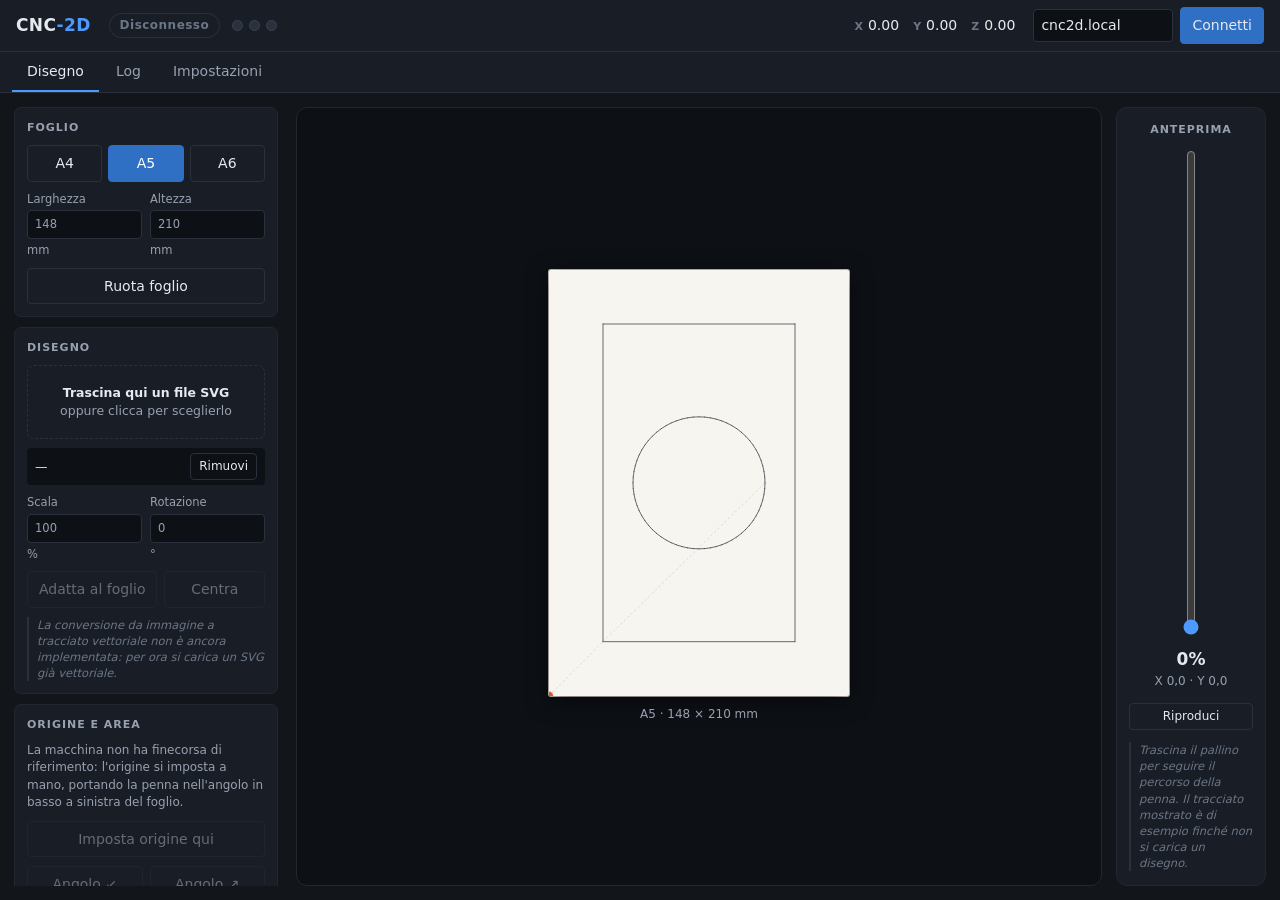
==== webui/index.html @ 011ce04f "Add web interface scaffolding Structure and placeholders for the drawing interface: three-column wor" ====
<!DOCTYPE html>
<html lang="it">
<head>
<meta charset="utf-8">
<meta name="viewport" content="width=device-width, initial-scale=1">
<title>CNC-2D</title>
<link rel="stylesheet" href="css/base.css">
<link rel="stylesheet" href="css/layout.css">
<link rel="stylesheet" href="css/components.css">
</head>
<body>

<header class="topbar">
  <div class="brand">CNC<span>-2D</span></div>

  <div class="state-group">
    <span id="machine-state" class="state-badge state-off">Disconnesso</span>
    <div class="leds" title="Spie di stato della macchina">
      <span class="led led-green"  id="led-green"  data-led="0"></span>
      <span class="led led-yellow" id="led-yellow" data-led="1"></span>
      <span class="led led-red"    id="led-red"    data-led="2"></span>
    </div>
  </div>

  <div class="dro" title="Posizione rispetto all'origine impostata">
    <div class="dro-axis"><span class="dro-label">X</span><span id="dro-x">0.00</span></div>
    <div class="dro-axis"><span class="dro-label">Y</span><span id="dro-y">0.00</span></div>
    <div class="dro-axis"><span class="dro-label">Z</span><span id="dro-z">0.00</span></div>
  </div>

  <div class="conn">
    <input type="text" id="host" value="cnc2d.local" spellcheck="false" aria-label="Indirizzo della macchina">
    <button id="btn-connect" class="btn btn-primary">Connetti</button>
  </div>
</header>

<nav class="tabs" role="tablist">
  <button class="tab is-active" data-tab="disegno" role="tab">Disegno</button>
  <button class="tab" data-tab="log" role="tab">Log</button>
  <button class="tab" data-tab="impostazioni" role="tab">Impostazioni</button>
</nav>

<!-- ============================ DISEGNO ============================ -->
<main class="panel is-active" id="tab-disegno">
  <div class="workspace">

    <!-- ---------- colonna sinistra: i controlli ---------- -->
    <aside class="sidebar">

      <section class="card">
        <h2>Foglio</h2>
        <div class="preset-row">
          <button class="btn btn-ghost preset" data-w="210" data-h="297">A4</button>
          <button class="btn btn-ghost preset is-active" data-w="148" data-h="210">A5</button>
          <button class="btn btn-ghost preset" data-w="105" data-h="148">A6</button>
        </div>
        <div class="field-row">
          <label>Larghezza <input type="number" id="paper-w" value="148" min="20" max="400" step="1"> mm</label>
          <label>Altezza <input type="number" id="paper-h" value="210" min="20" max="400" step="1"> mm</label>
        </div>
        <button class="btn btn-ghost full" id="btn-rotate-paper">Ruota foglio</button>
      </section>

      <section class="card">
        <h2>Disegno</h2>
        <div class="dropzone" id="dropzone">
          <p><strong>Trascina qui un file SVG</strong></p>
          <p class="muted">oppure clicca per sceglierlo</p>
          <input type="file" id="file-input" accept=".svg,image/svg+xml" hidden>
        </div>
        <div class="file-info" id="file-info" hidden>
          <span id="file-name">—</span>
          <button class="btn btn-ghost btn-small" id="btn-clear-file">Rimuovi</button>
        </div>
        <div class="field-row">
          <label>Scala <input type="number" id="art-scale" value="100" min="1" max="400" step="1"> %</label>
          <label>Rotazione <input type="number" id="art-rot" value="0" min="0" max="270" step="90"> °</label>
        </div>
        <div class="btn-row">
          <button class="btn btn-ghost" id="btn-fit" disabled>Adatta al foglio</button>
          <button class="btn btn-ghost" id="btn-center" disabled>Centra</button>
        </div>
        <p class="placeholder-note">La conversione da immagine a tracciato vettoriale non è ancora implementata: per ora si carica un SVG già vettoriale.</p>
      </section>

      <section class="card">
        <h2>Origine e area</h2>
        <p class="muted small">La macchina non ha finecorsa di riferimento: l'origine si imposta a mano, portando la penna nell'angolo in basso a sinistra del foglio.</p>
        <button class="btn btn-ghost full" id="btn-set-origin" disabled>Imposta origine qui</button>
        <div class="btn-row">
          <button class="btn btn-ghost" id="btn-corner-bl" disabled>Angolo ↙</button>
          <button class="btn btn-ghost" id="btn-corner-tr" disabled>Angolo ↗</button>
        </div>
        <p class="calib-state" id="calib-state">Area non calibrata</p>
      </section>

      <section class="card">
        <h2>Movimento manuale</h2>
        <div class="jog-pad">
          <button class="btn btn-jog" data-jog="Y+"  disabled>↑</button>
          <button class="btn btn-jog" data-jog="X-"  disabled>←</button>
          <button class="btn btn-jog" data-jog="X+"  disabled>→</button>
          <button class="btn btn-jog" data-jog="Y-"  disabled>↓</button>
          <button class="btn btn-jog btn-stop" data-jog="stop" disabled>STOP</button>
        </div>
        <div class="step-row" id="jog-steps">
          <button class="btn btn-ghost btn-small step" data-step="0.1">0,1</button>
          <button class="btn btn-ghost btn-small step is-active" data-step="1">1</button>
          <button class="btn btn-ghost btn-small step" data-step="10">10</button>
          <button class="btn btn-ghost btn-small step" data-step="50">50</button>
          <span class="muted small">mm</span>
        </div>
      </section>

      <section class="card">
        <h2>Penna</h2>
        <div class="btn-row">
          <button class="btn btn-ghost" id="btn-pen-up" disabled>Alza</button>
          <button class="btn btn-ghost" id="btn-pen-down" disabled>Abbassa</button>
        </div>
        <p class="placeholder-note">Servo non ancora tarato: i comandi restano disattivati finché non sono noti gli estremi dell'impulso.</p>
      </section>

      <section class="card">
        <h2>Esecuzione</h2>
        <button class="btn btn-primary full" id="btn-generate" disabled>Genera G-code</button>
        <div class="btn-row">
          <button class="btn btn-ghost" id="btn-send" disabled>Invia</button>
          <button class="btn btn-ghost" id="btn-pause" disabled>Pausa</button>
        </div>
        <button class="btn btn-danger full" id="btn-abort" disabled>Interrompi</button>
      </section>

    </aside>

    <!-- ---------- centro: il foglio ---------- -->
    <section class="stage">
      <div class="stage-inner">
        <div class="paper-wrap" id="paper-wrap">
          <div class="paper" id="paper">
            <svg id="paper-svg" xmlns="http://www.w3.org/2000/svg" viewBox="0 0 148 210" preserveAspectRatio="xMidYMid meet">
              <!-- il gruppo ribalta l'asse Y: in SVG cresce verso il basso, sulla macchina verso l'alto -->
              <g id="flip" transform="translate(0,210) scale(1,-1)">
                <g id="layer-art"></g>
                <g id="layer-trace"></g>
                <g id="layer-pen">
                  <circle id="pen-dot" cx="0" cy="0" r="2.2" class="pen-dot"></circle>
                </g>
              </g>
            </svg>
          </div>
          <div class="paper-caption"><span id="paper-caption">A5 · 148 × 210 mm</span></div>
        </div>
      </div>
    </section>

    <!-- ---------- colonna destra: anteprima del movimento ---------- -->
    <aside class="scrubber">
      <h2>Anteprima</h2>
      <div class="scrub-track">
        <input type="range" id="scrub" min="0" max="1000" value="0" step="1" orient="vertical" aria-label="Avanzamento dell'anteprima">
      </div>
      <div class="scrub-readout">
        <span id="scrub-pct">0%</span>
        <span class="muted small" id="scrub-pos">X 0,0 · Y 0,0</span>
      </div>
      <button class="btn btn-ghost btn-small full" id="btn-play">Riproduci</button>
      <p class="placeholder-note">Trascina il pallino per seguire il percorso della penna. Il tracciato mostrato è di esempio finché non si carica un disegno.</p>
    </aside>

  </div>
</main>

<!-- ============================== LOG ============================== -->
<section class="panel" id="tab-log">
  <div class="log-toolbar">
    <label class="chk"><input type="checkbox" id="log-f-cmd" checked> Comandi</label>
    <label class="chk"><input type="checkbox" id="log-f-msg" checked> Macchina</label>
    <label class="chk"><input type="checkbox" id="log-f-err" checked> Errori</label>
    <span class="spacer"></span>
    <label class="chk"><input type="checkbox" id="log-autoscroll" checked> Scorrimento automatico</label>
    <button class="btn btn-ghost btn-small" id="btn-log-clear">Svuota</button>
  </div>
  <div class="log-view" id="log-view"></div>
  <form class="log-send" id="log-send">
    <input type="text" id="log-input" placeholder="Comando da inviare alla macchina…" spellcheck="false" autocomplete="off" disabled>
    <button class="btn btn-primary" type="submit" disabled id="btn-log-send">Invia</button>
  </form>
</section>

<!-- ========================== IMPOSTAZIONI ========================== -->
<section class="panel" id="tab-impostazioni">
  <div class="settings-grid">

    <section class="card">
      <h2>Connessione</h2>
      <label class="stack">Indirizzo della macchina
        <input type="text" id="set-host" value="cnc2d.local" spellcheck="false">
      </label>
      <label class="chk"><input type="checkbox" id="set-mock" checked> Modalità finta (nessuna macchina collegata)</label>
      <p class="muted small">Con la modalità finta l'interfaccia funziona da sola, utile per lavorare sul progetto senza accendere la macchina.</p>
    </section>

    <section class="card">
      <h2>Macchina</h2>
      <div class="field-row">
        <label>Passi/mm X <input type="number" id="set-spmm-x" value="80" step="0.001" disabled></label>
        <label>Passi/mm Y <input type="number" id="set-spmm-y" value="80" step="0.001" disabled></label>
      </div>
      <div class="field-row">
        <label>Velocità disegno <input type="number" id="set-feed" value="1000" step="50"> mm/min</label>
        <label>Velocità spostamenti <input type="number" id="set-travel" value="2000" step="50"> mm/min</label>
      </div>
      <p class="placeholder-note">I passi/mm vivono nella configurazione di FluidNC: qui saranno in sola lettura, per evitare due verità in disaccordo.</p>
    </section>

    <section class="card">
      <h2>Penna</h2>
      <div class="field-row">
        <label>Z penna alzata <input type="number" id="set-pen-up" value="0" step="0.1" disabled> mm</label>
        <label>Z penna abbassata <input type="number" id="set-pen-down" value="-5" step="0.1" disabled> mm</label>
      </div>
      <p class="placeholder-note">Da compilare dopo la taratura del servo.</p>
    </section>

    <section class="card">
      <h2>Spie</h2>
      <ul class="legend">
        <li><span class="led led-green"></span> Macchina pronta o in movimento regolare</li>
        <li><span class="led led-yellow"></span> Attenzione: origine non impostata, oppure esecuzione in pausa</li>
        <li><span class="led led-red"></span> Allarme o errore: la macchina è ferma e va sbloccata</li>
      </ul>
      <p class="muted small">Le spie sono pilotate sulla macchina con M62/M63 e rispecchiano lo stato mostrato qui in alto.</p>
    </section>

  </div>
</section>

<script src="js/state.js"></script>
<script src="js/api.js"></script>
<script src="js/logview.js"></script>
<script src="js/paper.js"></script>
<script src="js/preview.js"></script>
<script src="js/jog.js"></script>
<script src="js/settings.js"></script>
<script src="js/app.js"></script>
</body>
</html>
---- webui/css/base.css ----
/* Variabili, reset e tipografia.
   Nessun font esterno: la pagina sarà servita dall'ESP32, che non ha internet
   garantito e ha pochi kilobyte di memoria. Si usano i font di sistema. */

:root {
  --bg:        #12151a;
  --bg-raised: #191d25;
  --bg-sunken: #0d1015;
  --line:      #2a313d;
  --line-soft: #212832;
  --text:      #e6eaf0;
  --text-dim:  #97a1b0;
  --text-mute: #6b7686;

  --accent:      #4c9aff;
  --accent-dim:  #2f6fc4;
  --danger:      #e05252;
  --warn:        #e0a63a;
  --ok:          #43b581;

  --paper:      #f7f5f0;
  --paper-line: #cfc9bd;
  --ink:        #2b3038;

  --r-sm: 4px;
  --r-md: 7px;
  --r-lg: 11px;

  --gap: 14px;
  --sidebar-w: 268px;
  --scrub-w: 150px;

  color-scheme: dark;
}

* { box-sizing: border-box; }

html, body {
  height: 100%;
  margin: 0;
}

body {
  background: var(--bg);
  color: var(--text);
  font: 14px/1.45 system-ui, -apple-system, "Segoe UI", Roboto, sans-serif;
  display: flex;
  flex-direction: column;
  overflow: hidden;
}

h1, h2, h3 { margin: 0; font-weight: 600; }

h2 {
  font-size: 11px;
  letter-spacing: .09em;
  text-transform: uppercase;
  color: var(--text-dim);
}

p { margin: 0; }

.muted { color: var(--text-dim); }
.small { font-size: 12px; }
.spacer { flex: 1; }

/* Le note che segnalano una parte non ancora costruita: devono distinguersi
   a colpo d'occhio dal testo normale, per non scambiare un segnaposto per
   una funzione rotta. */
.placeholder-note {
  font-size: 11.5px;
  line-height: 1.4;
  color: var(--text-mute);
  border-left: 2px solid var(--line);
  padding-left: 8px;
  font-style: italic;
}

input, button, select {
  font: inherit;
  color: inherit;
}

input[type="text"],
input[type="number"] {
  background: var(--bg-sunken);
  border: 1px solid var(--line);
  border-radius: var(--r-sm);
  padding: 5px 7px;
  width: 100%;
  min-width: 0;
}

input[type="text"]:focus,
input[type="number"]:focus {
  outline: none;
  border-color: var(--accent-dim);
}

input:disabled { opacity: .45; }

::-webkit-scrollbar { width: 10px; height: 10px; }
::-webkit-scrollbar-track { background: var(--bg-sunken); }
::-webkit-scrollbar-thumb { background: var(--line); border-radius: 5px; }
::-webkit-scrollbar-thumb:hover { background: #38414f; }
---- webui/css/layout.css ----
/* Struttura della pagina: barra, tab, e le tre colonne dell'area di lavoro. */

.topbar {
  display: flex;
  align-items: center;
  gap: 18px;
  padding: 0 16px;
  height: 52px;
  background: var(--bg-raised);
  border-bottom: 1px solid var(--line);
  flex: 0 0 auto;
}

.brand {
  font-weight: 700;
  font-size: 17px;
  letter-spacing: .02em;
}
.brand span { color: var(--accent); }

.state-group { display: flex; align-items: center; gap: 12px; }

.dro {
  display: flex;
  gap: 14px;
  margin-left: auto;
  font-variant-numeric: tabular-nums;
}
.dro-axis { display: flex; align-items: baseline; gap: 5px; }
.dro-label {
  font-size: 11px;
  font-weight: 700;
  color: var(--text-mute);
}

.conn { display: flex; gap: 7px; align-items: center; }
.conn input { width: 140px; }

.tabs {
  display: flex;
  gap: 2px;
  padding: 0 12px;
  background: var(--bg-raised);
  border-bottom: 1px solid var(--line);
  flex: 0 0 auto;
}

.tab {
  background: none;
  border: none;
  border-bottom: 2px solid transparent;
  padding: 9px 15px;
  color: var(--text-dim);
  cursor: pointer;
}
.tab:hover { color: var(--text); }
.tab.is-active {
  color: var(--text);
  border-bottom-color: var(--accent);
}

.panel { display: none; flex: 1 1 auto; min-height: 0; }
.panel.is-active { display: flex; flex-direction: column; }

.workspace {
  display: grid;
  grid-template-columns: var(--sidebar-w) minmax(0, 1fr) var(--scrub-w);
  gap: var(--gap);
  padding: var(--gap);
  flex: 1 1 auto;
  min-height: 0;
}

.sidebar {
  display: flex;
  flex-direction: column;
  gap: 10px;
  overflow-y: auto;
  padding-right: 4px;
}

.stage {
  background: var(--bg-sunken);
  border: 1px solid var(--line-soft);
  border-radius: var(--r-lg);
  display: flex;
  min-height: 0;
  overflow: hidden;
}

.stage-inner {
  flex: 1;
  display: flex;
  align-items: center;
  justify-content: center;
  padding: 22px;
  min-height: 0;
}

.paper-wrap {
  display: flex;
  flex-direction: column;
  align-items: center;
  gap: 10px;
  max-height: 100%;
  min-height: 0;
}

.scrubber {
  background: var(--bg-raised);
  border: 1px solid var(--line-soft);
  border-radius: var(--r-lg);
  padding: 14px 12px;
  display: flex;
  flex-direction: column;
  align-items: center;
  gap: 12px;
  min-height: 0;
}

.settings-grid {
  display: grid;
  grid-template-columns: repeat(auto-fit, minmax(300px, 1fr));
  gap: var(--gap);
  padding: var(--gap);
  align-content: start;
  overflow-y: auto;
}

/* Sotto i 1100px le tre colonne non ci stanno più: la colonna dell'anteprima
   passa sotto il foglio, che è la prima a poter perdere spazio. */
@media (max-width: 1100px) {
  .workspace {
    grid-template-columns: var(--sidebar-w) minmax(0, 1fr);
    grid-template-rows: minmax(0, 1fr) auto;
  }
  .scrubber {
    grid-column: 1 / -1;
    flex-direction: row;
    align-items: center;
  }
  .scrubber h2 { flex: 0 0 auto; }
}

@media (max-width: 760px) {
  body { overflow: auto; }
  .workspace { grid-template-columns: minmax(0, 1fr); }
  .topbar { flex-wrap: wrap; height: auto; padding: 10px 14px; gap: 12px; }
  .dro { margin-left: 0; }
}
---- webui/css/components.css ----
/* Schede, pulsanti, spie, foglio, cursore dell'anteprima, log. */

.card {
  background: var(--bg-raised);
  border: 1px solid var(--line-soft);
  border-radius: var(--r-md);
  padding: 12px;
  display: flex;
  flex-direction: column;
  gap: 9px;
}

/* ---------------------------- pulsanti ---------------------------- */

.btn {
  background: #222834;
  border: 1px solid var(--line);
  border-radius: var(--r-sm);
  padding: 7px 11px;
  cursor: pointer;
  text-align: center;
  white-space: nowrap;
  transition: background .12s, border-color .12s;
}
.btn:hover:not(:disabled) { background: #2b3340; }
.btn:active:not(:disabled) { transform: translateY(1px); }
.btn:disabled { opacity: .38; cursor: not-allowed; }

.btn-primary { background: var(--accent-dim); border-color: var(--accent-dim); }
.btn-primary:hover:not(:disabled) { background: var(--accent); }

.btn-ghost { background: transparent; }
.btn-ghost:hover:not(:disabled) { background: #222834; }

.btn-danger { background: transparent; border-color: #5b2b2b; color: #f0a0a0; }
.btn-danger:hover:not(:disabled) { background: #3a1d1d; }

.btn-small { padding: 4px 8px; font-size: 12px; }
.full { width: 100%; }

.btn-row { display: flex; gap: 7px; }
.btn-row .btn { flex: 1; }

.preset-row { display: flex; gap: 6px; }
.preset-row .btn { flex: 1; }
.preset.is-active, .step.is-active {
  background: var(--accent-dim);
  border-color: var(--accent-dim);
  color: #fff;
}

.field-row { display: flex; gap: 8px; }
.field-row label {
  flex: 1;
  display: flex;
  flex-direction: column;
  gap: 3px;
  font-size: 11.5px;
  color: var(--text-dim);
  min-width: 0;
}
label.stack { display: flex; flex-direction: column; gap: 4px; font-size: 11.5px; color: var(--text-dim); }

.chk { display: flex; align-items: center; gap: 6px; font-size: 12.5px; cursor: pointer; }
.chk input { accent-color: var(--accent); }

/* ------------------------- stato e spie --------------------------- */

.state-badge {
  font-size: 12px;
  font-weight: 600;
  letter-spacing: .04em;
  padding: 3px 10px;
  border-radius: 20px;
  border: 1px solid var(--line);
}
.state-off   { color: var(--text-mute); }
.state-idle  { color: var(--ok);     border-color: #245741; background: #13251e; }
.state-run   { color: var(--accent); border-color: #234a77; background: #121d2a; }
.state-hold  { color: var(--warn);   border-color: #5c4718; background: #241f11; }
.state-alarm { color: var(--danger); border-color: #5e2a2a; background: #251414; }

.leds { display: flex; gap: 6px; }

.led {
  width: 11px;
  height: 11px;
  border-radius: 50%;
  background: #2a313d;
  border: 1px solid #39424f;
  display: inline-block;
  flex: 0 0 auto;
}
.led-green.is-on  { background: var(--ok);     box-shadow: 0 0 7px #43b58199; border-color: var(--ok); }
.led-yellow.is-on { background: var(--warn);   box-shadow: 0 0 7px #e0a63a99; border-color: var(--warn); }
.led-red.is-on    { background: var(--danger); box-shadow: 0 0 7px #e0525299; border-color: var(--danger); }

.legend { list-style: none; margin: 0; padding: 0; display: flex; flex-direction: column; gap: 7px; font-size: 12.5px; }
.legend li { display: flex; align-items: center; gap: 9px; }

/* --------------------------- area file ---------------------------- */

.dropzone {
  border: 1.5px dashed var(--line);
  border-radius: var(--r-md);
  padding: 18px 10px;
  text-align: center;
  cursor: pointer;
  transition: border-color .12s, background .12s;
}
.dropzone:hover, .dropzone.is-over {
  border-color: var(--accent);
  background: #141c28;
}
.dropzone p { margin: 0; font-size: 12.5px; }

.file-info {
  display: flex;
  align-items: center;
  justify-content: space-between;
  gap: 8px;
  font-size: 12.5px;
  background: var(--bg-sunken);
  border-radius: var(--r-sm);
  padding: 5px 8px;
}
#file-name { overflow: hidden; text-overflow: ellipsis; white-space: nowrap; }

.calib-state {
  font-size: 12px;
  color: var(--warn);
  background: #241f11;
  border-radius: var(--r-sm);
  padding: 5px 8px;
  text-align: center;
}
.calib-state.is-ok { color: var(--ok); background: #13251e; }

/* ------------------------ movimento manuale ----------------------- */

.jog-pad {
  display: grid;
  grid-template-columns: repeat(3, 1fr);
  grid-template-rows: repeat(3, 1fr);
  gap: 5px;
}
.btn-jog { font-size: 15px; padding: 9px 0; }
.jog-pad [data-jog="Y+"]   { grid-area: 1 / 2; }
.jog-pad [data-jog="X-"]   { grid-area: 2 / 1; }
.jog-pad [data-jog="stop"] { grid-area: 2 / 2; font-size: 10px; font-weight: 700; }
.jog-pad [data-jog="X+"]   { grid-area: 2 / 3; }
.jog-pad [data-jog="Y-"]   { grid-area: 3 / 2; }
.btn-stop { border-color: #5b2b2b; color: #f0a0a0; }

.step-row { display: flex; align-items: center; gap: 5px; }
.step-row .btn { flex: 1; }

/* ----------------------------- foglio ----------------------------- */

.paper {
  background: var(--paper);
  border-radius: 2px;
  box-shadow: 0 4px 22px #0008, 0 0 0 1px var(--paper-line);
  /* la proporzione la imposta paper.js in base alle dimensioni scelte */
  max-width: 100%;
  max-height: 100%;
  min-height: 0;
}
.paper svg { display: block; width: 100%; height: 100%; }

.paper-caption {
  font-size: 12px;
  color: var(--text-dim);
  font-variant-numeric: tabular-nums;
}

/* Tutte le misure dentro l'SVG sono in millimetri: gli spessori vanno
   espressi in mm, non in pixel, altrimenti cambiano con lo zoom. */
.trace-draw { fill: none; stroke: var(--ink); stroke-width: .35; stroke-linecap: round; stroke-linejoin: round; }
.trace-move { fill: none; stroke: #b9b1a2; stroke-width: .2; stroke-dasharray: 1.2 1.2; }
.trace-done { stroke: var(--accent); }
.pen-dot { fill: #e0523f; stroke: #fff; stroke-width: .35; }

/* --------------------- cursore dell'anteprima --------------------- */

.scrub-track {
  flex: 1 1 auto;
  display: flex;
  align-items: center;
  justify-content: center;
  min-height: 110px;
  width: 100%;
}

#scrub {
  writing-mode: vertical-lr;
  direction: rtl;         /* così lo zero sta in basso */
  appearance: slider-vertical;   /* ricaduta per i browser più vecchi */
  height: 100%;
  width: 26px;
  accent-color: var(--accent);
}

.scrub-readout {
  display: flex;
  flex-direction: column;
  align-items: center;
  gap: 2px;
  font-variant-numeric: tabular-nums;
}
#scrub-pct { font-size: 17px; font-weight: 600; }

@media (max-width: 1100px) {
  .scrub-track { min-height: 0; height: 34px; }
  #scrub { writing-mode: horizontal-tb; direction: ltr; appearance: auto; width: 100%; height: 26px; }
  .scrubber .placeholder-note { display: none; }
}

/* ------------------------------ log ------------------------------- */

.log-toolbar {
  display: flex;
  align-items: center;
  gap: 14px;
  padding: 9px var(--gap);
  border-bottom: 1px solid var(--line);
  flex: 0 0 auto;
}

.log-view {
  flex: 1 1 auto;
  overflow-y: auto;
  padding: 10px var(--gap);
  font-family: ui-monospace, "Cascadia Mono", Consolas, monospace;
  font-size: 12.5px;
  line-height: 1.55;
  background: var(--bg-sunken);
  min-height: 0;
}

.log-line { display: flex; gap: 10px; white-space: pre-wrap; word-break: break-word; }
.log-time { color: var(--text-mute); flex: 0 0 auto; }
.log-cmd  { color: var(--accent); }
.log-msg  { color: var(--text-dim); }
.log-err  { color: #f08c8c; }
.log-empty { color: var(--text-mute); font-style: italic; }

.log-send {
  display: flex;
  gap: 8px;
  padding: 10px var(--gap);
  border-top: 1px solid var(--line);
  flex: 0 0 auto;
}
.log-send input { font-family: ui-monospace, Consolas, monospace; }
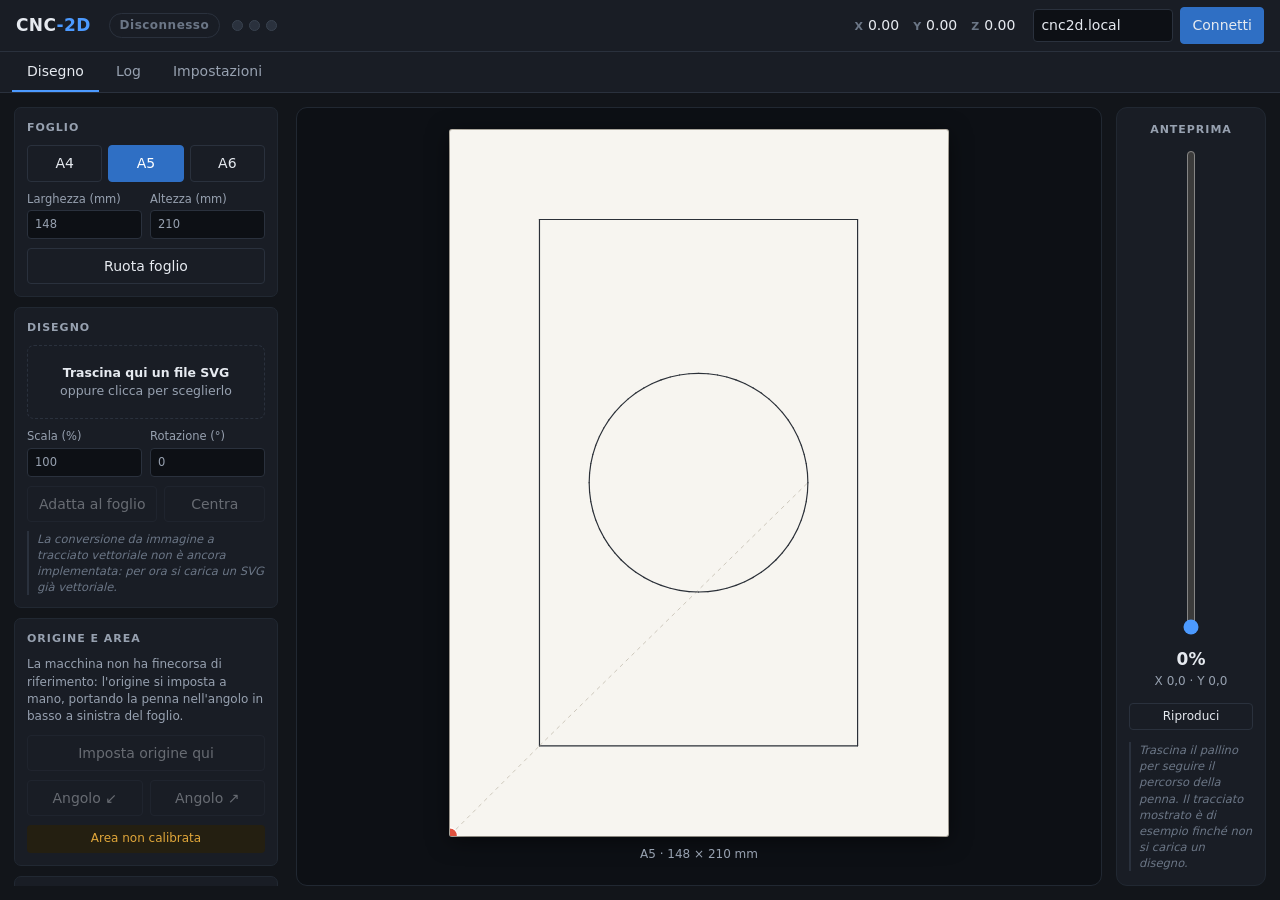
==== commit ab8a2c4a: "Add single-file build, fix sheet sizing and unit labels tools/build.py inlines the stylesheets and s" ====
--- a/webui/index.html
+++ b/webui/index.html
@@ -55,8 +55,8 @@
           <button class="btn btn-ghost preset" data-w="105" data-h="148">A6</button>
         </div>
         <div class="field-row">
-          <label>Larghezza <input type="number" id="paper-w" value="148" min="20" max="400" step="1"> mm</label>
-          <label>Altezza <input type="number" id="paper-h" value="210" min="20" max="400" step="1"> mm</label>
+          <label>Larghezza (mm) <input type="number" id="paper-w" value="148" min="20" max="400" step="1"></label>
+          <label>Altezza (mm) <input type="number" id="paper-h" value="210" min="20" max="400" step="1"></label>
         </div>
         <button class="btn btn-ghost full" id="btn-rotate-paper">Ruota foglio</button>
       </section>
@@ -73,8 +73,8 @@
           <button class="btn btn-ghost btn-small" id="btn-clear-file">Rimuovi</button>
         </div>
         <div class="field-row">
-          <label>Scala <input type="number" id="art-scale" value="100" min="1" max="400" step="1"> %</label>
-          <label>Rotazione <input type="number" id="art-rot" value="0" min="0" max="270" step="90"> °</label>
+          <label>Scala (%) <input type="number" id="art-scale" value="100" min="1" max="400" step="1"></label>
+          <label>Rotazione (°) <input type="number" id="art-rot" value="0" min="0" max="270" step="90"></label>
         </div>
         <div class="btn-row">
           <button class="btn btn-ghost" id="btn-fit" disabled>Adatta al foglio</button>
@@ -208,8 +208,8 @@
         <label>Passi/mm Y <input type="number" id="set-spmm-y" value="80" step="0.001" disabled></label>
       </div>
       <div class="field-row">
-        <label>Velocità disegno <input type="number" id="set-feed" value="1000" step="50"> mm/min</label>
-        <label>Velocità spostamenti <input type="number" id="set-travel" value="2000" step="50"> mm/min</label>
+        <label>Velocità disegno (mm/min) <input type="number" id="set-feed" value="1000" step="50"></label>
+        <label>Velocità spostamenti (mm/min) <input type="number" id="set-travel" value="2000" step="50"></label>
       </div>
       <p class="placeholder-note">I passi/mm vivono nella configurazione di FluidNC: qui saranno in sola lettura, per evitare due verità in disaccordo.</p>
     </section>
@@ -217,8 +217,8 @@
     <section class="card">
       <h2>Penna</h2>
       <div class="field-row">
-        <label>Z penna alzata <input type="number" id="set-pen-up" value="0" step="0.1" disabled> mm</label>
-        <label>Z penna abbassata <input type="number" id="set-pen-down" value="-5" step="0.1" disabled> mm</label>
+        <label>Z penna alzata (mm) <input type="number" id="set-pen-up" value="0" step="0.1" disabled></label>
+        <label>Z penna abbassata (mm) <input type="number" id="set-pen-down" value="-5" step="0.1" disabled></label>
       </div>
       <p class="placeholder-note">Da compilare dopo la taratura del servo.</p>
     </section>
--- a/webui/css/layout.css
+++ b/webui/css/layout.css
@@ -102,7 +102,8 @@
   flex-direction: column;
   align-items: center;
   gap: 10px;
-  max-height: 100%;
+  height: 100%;
+  width: 100%;
   min-height: 0;
 }
 
--- a/webui/css/components.css
+++ b/webui/css/components.css
@@ -114,6 +114,8 @@
 }
 .dropzone p { margin: 0; font-size: 12.5px; }
 
+.file-info[hidden] { display: none; }
+
 .file-info {
   display: flex;
   align-items: center;
@@ -161,10 +163,12 @@
   background: var(--paper);
   border-radius: 2px;
   box-shadow: 0 4px 22px #0008, 0 0 0 1px var(--paper-line);
-  /* la proporzione la imposta paper.js in base alle dimensioni scelte */
+  /* La proporzione la imposta paper.js. L'altezza arriva dal flex, la
+     larghezza dalla proporzione; se il foglio sfonderebbe di lato, il
+     max-width lo riporta dentro e la proporzione ricalcola l'altezza. */
+  flex: 1 1 auto;
+  min-height: 0;
   max-width: 100%;
-  max-height: 100%;
-  min-height: 0;
 }
 .paper svg { display: block; width: 100%; height: 100%; }
 
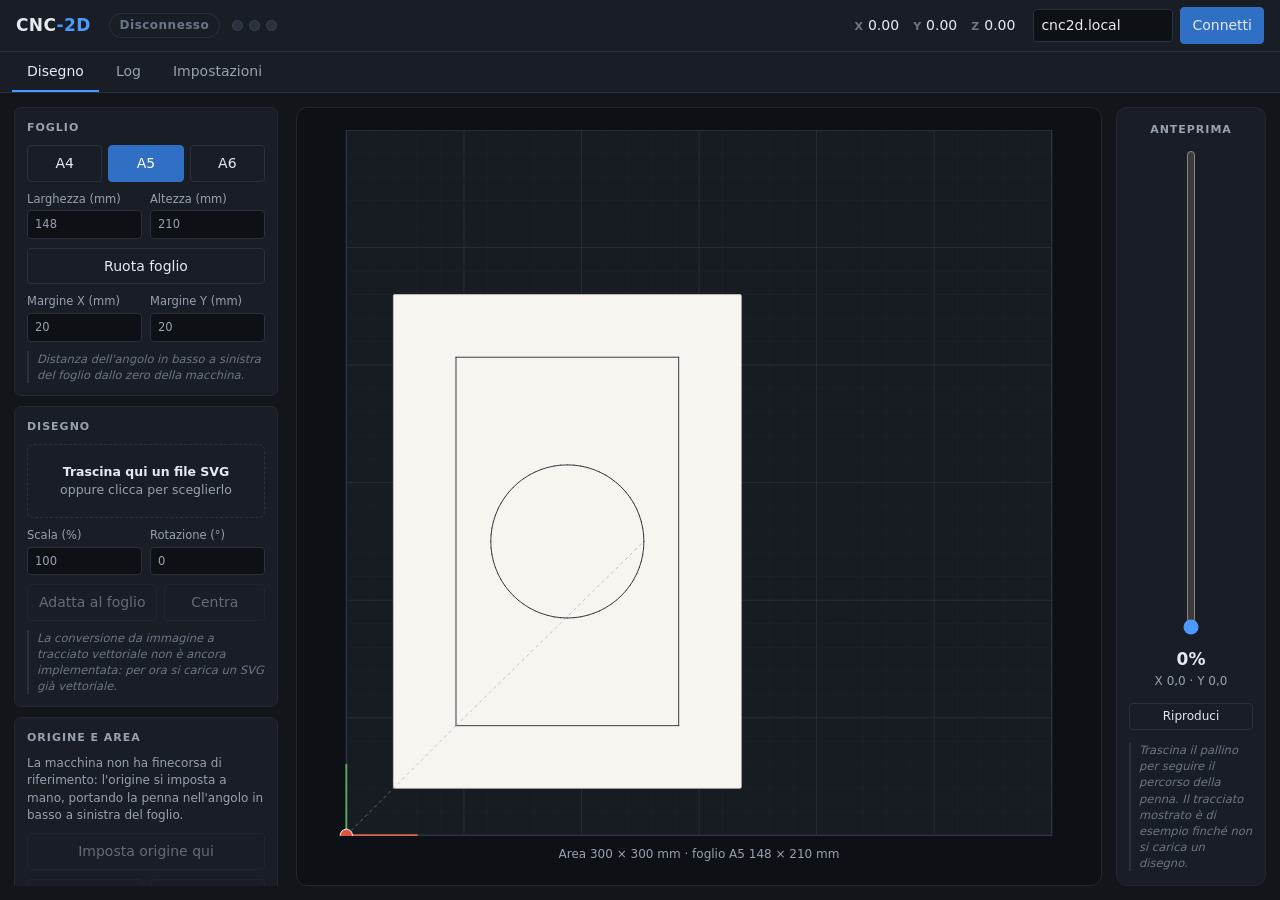
==== commit c5e04fc0: "Draw a fixed machine bed with the sheet placed on it The centre of the workspace is now the machine'" ====
--- a/webui/index.html
+++ b/webui/index.html
@@ -59,6 +59,11 @@
           <label>Altezza (mm) <input type="number" id="paper-h" value="210" min="20" max="400" step="1"></label>
         </div>
         <button class="btn btn-ghost full" id="btn-rotate-paper">Ruota foglio</button>
+        <div class="field-row">
+          <label>Margine X (mm) <input type="number" id="sheet-x" value="20" min="0" step="1"></label>
+          <label>Margine Y (mm) <input type="number" id="sheet-y" value="20" min="0" step="1"></label>
+        </div>
+        <p class="placeholder-note">Distanza dell'angolo in basso a sinistra del foglio dallo zero della macchina.</p>
       </section>
 
       <section class="card">
@@ -136,20 +141,23 @@
     <!-- ---------- centro: il foglio ---------- -->
     <section class="stage">
       <div class="stage-inner">
-        <div class="paper-wrap" id="paper-wrap">
-          <div class="paper" id="paper">
-            <svg id="paper-svg" xmlns="http://www.w3.org/2000/svg" viewBox="0 0 148 210" preserveAspectRatio="xMidYMid meet">
-              <!-- il gruppo ribalta l'asse Y: in SVG cresce verso il basso, sulla macchina verso l'alto -->
-              <g id="flip" transform="translate(0,210) scale(1,-1)">
-                <g id="layer-art"></g>
-                <g id="layer-trace"></g>
-                <g id="layer-pen">
-                  <circle id="pen-dot" cx="0" cy="0" r="2.2" class="pen-dot"></circle>
-                </g>
+        <div class="bed-wrap">
+          <!-- Il piano della macchina. L'SVG riempie tutto lo spazio e la
+               viewBox lo scala: con preserveAspectRatio il piano ci sta
+               sempre dentro, centrato, senza calcoli di dimensioni. -->
+          <svg id="bed-svg" xmlns="http://www.w3.org/2000/svg" viewBox="0 0 300 300" preserveAspectRatio="xMidYMid meet">
+            <!-- il gruppo ribalta l'asse Y: in SVG cresce verso il basso, sulla macchina verso l'alto -->
+            <g id="flip" transform="translate(0,300) scale(1,-1)">
+              <g id="layer-bed"></g>
+              <g id="layer-sheet"></g>
+              <g id="layer-art"></g>
+              <g id="layer-trace"></g>
+              <g id="layer-pen">
+                <circle id="pen-dot" cx="0" cy="0" r="2.6" class="pen-dot"></circle>
               </g>
-            </svg>
-          </div>
-          <div class="paper-caption"><span id="paper-caption">A5 · 148 × 210 mm</span></div>
+            </g>
+          </svg>
+          <div class="stage-caption"><span id="stage-caption">—</span></div>
         </div>
       </div>
     </section>
@@ -203,6 +211,11 @@
 
     <section class="card">
       <h2>Macchina</h2>
+      <div class="field-row">
+        <label>Corsa X (mm) <input type="number" id="set-area-w" value="300" min="50" max="1000" step="1"></label>
+        <label>Corsa Y (mm) <input type="number" id="set-area-h" value="300" min="50" max="1000" step="1"></label>
+      </div>
+      <p class="placeholder-note">Valori provvisori: la corsa vera si misura quando le guide sono montate, e poi si conferma calibrando i due angoli del foglio.</p>
       <div class="field-row">
         <label>Passi/mm X <input type="number" id="set-spmm-x" value="80" step="0.001" disabled></label>
         <label>Passi/mm Y <input type="number" id="set-spmm-y" value="80" step="0.001" disabled></label>
--- a/webui/css/layout.css
+++ b/webui/css/layout.css
@@ -97,7 +97,7 @@
   min-height: 0;
 }
 
-.paper-wrap {
+.bed-wrap {
   display: flex;
   flex-direction: column;
   align-items: center;
--- a/webui/css/components.css
+++ b/webui/css/components.css
@@ -157,33 +157,46 @@
 .step-row { display: flex; align-items: center; gap: 5px; }
 .step-row .btn { flex: 1; }
 
-/* ----------------------------- foglio ----------------------------- */
-
-.paper {
-  background: var(--paper);
-  border-radius: 2px;
-  box-shadow: 0 4px 22px #0008, 0 0 0 1px var(--paper-line);
-  /* La proporzione la imposta paper.js. L'altezza arriva dal flex, la
-     larghezza dalla proporzione; se il foglio sfonderebbe di lato, il
-     max-width lo riporta dentro e la proporzione ricalcola l'altezza. */
+/* ------------------------- piano e foglio ------------------------- */
+
+/* L'SVG riempie il riquadro e la viewBox fa il resto: il piano ci sta sempre
+   dentro, centrato, qualunque sia la proporzione. Nessuna dimensione decisa
+   da JavaScript, e nessun lato che si contende lo spazio con l'altro. */
+#bed-svg {
   flex: 1 1 auto;
   min-height: 0;
-  max-width: 100%;
-}
-.paper svg { display: block; width: 100%; height: 100%; }
-
-.paper-caption {
+  width: 100%;
+}
+
+.stage-caption {
   font-size: 12px;
   color: var(--text-dim);
   font-variant-numeric: tabular-nums;
+  flex: 0 0 auto;
 }
 
 /* Tutte le misure dentro l'SVG sono in millimetri: gli spessori vanno
    espressi in mm, non in pixel, altrimenti cambiano con lo zoom. */
-.trace-draw { fill: none; stroke: var(--ink); stroke-width: .35; stroke-linecap: round; stroke-linejoin: round; }
-.trace-move { fill: none; stroke: #b9b1a2; stroke-width: .2; stroke-dasharray: 1.2 1.2; }
+.bed { fill: #171b22; stroke: #2f3745; stroke-width: .5; }
+
+.grid { stroke: #232a34; stroke-width: .15; }
+.grid-major { stroke: #2d3643; stroke-width: .3; }
+
+.axis { stroke-width: .8; stroke-linecap: round; }
+.axis-x { stroke: #d8664f; }
+.axis-y { stroke: #5fa85f; }
+
+.sheet {
+  fill: var(--paper);
+  stroke: #d8d2c6;
+  stroke-width: .3;
+}
+.sheet-out { stroke: var(--danger); stroke-width: .8; stroke-dasharray: 2 1.5; }
+
+.trace-draw { fill: none; stroke: var(--ink); stroke-width: .4; stroke-linecap: round; stroke-linejoin: round; }
+.trace-move { fill: none; stroke: #9aa3b0; stroke-width: .25; stroke-dasharray: 1.4 1.4; }
 .trace-done { stroke: var(--accent); }
-.pen-dot { fill: #e0523f; stroke: #fff; stroke-width: .35; }
+.pen-dot { fill: #e0523f; stroke: #fff; stroke-width: .4; }
 
 /* --------------------- cursore dell'anteprima --------------------- */
 
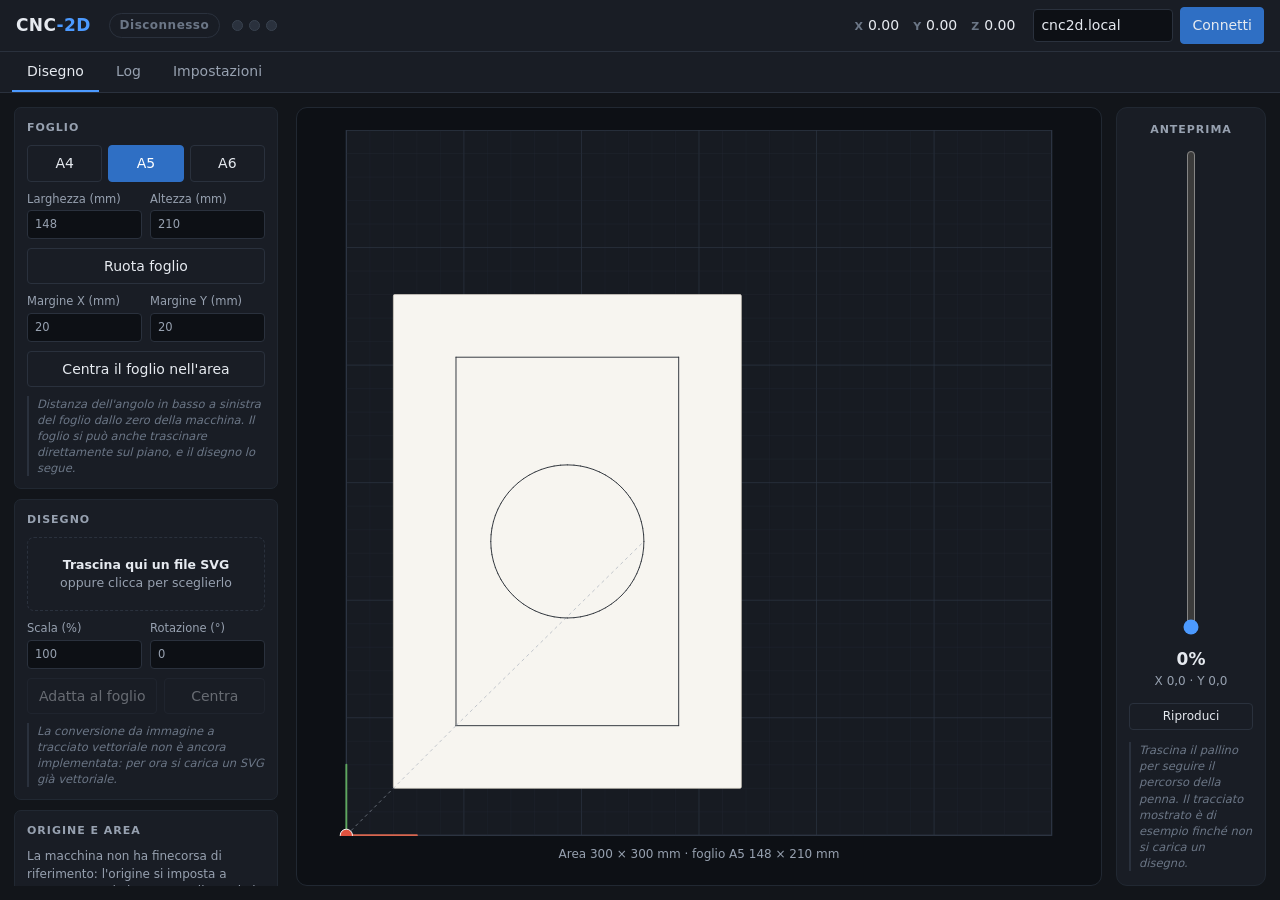
==== commit a62c648e: "Let the sheet be dragged across the bed The sheet can now be dragged with the pointer, and the drawi" ====
--- a/webui/index.html
+++ b/webui/index.html
@@ -63,7 +63,8 @@
           <label>Margine X (mm) <input type="number" id="sheet-x" value="20" min="0" step="1"></label>
           <label>Margine Y (mm) <input type="number" id="sheet-y" value="20" min="0" step="1"></label>
         </div>
-        <p class="placeholder-note">Distanza dell'angolo in basso a sinistra del foglio dallo zero della macchina.</p>
+        <button class="btn btn-ghost full" id="btn-center-sheet">Centra il foglio nell'area</button>
+        <p class="placeholder-note">Distanza dell'angolo in basso a sinistra del foglio dallo zero della macchina. Il foglio si può anche trascinare direttamente sul piano, e il disegno lo segue.</p>
       </section>
 
       <section class="card">
--- a/webui/css/components.css
+++ b/webui/css/components.css
@@ -190,7 +190,13 @@
   fill: var(--paper);
   stroke: #d8d2c6;
   stroke-width: .3;
-}
+  cursor: grab;
+}
+.sheet.is-dragging { cursor: grabbing; stroke: var(--accent); stroke-width: .6; }
+
+/* Senza questo, su un dispositivo tattile il trascinamento del foglio fa
+   scorrere la pagina invece di spostare il foglio. */
+#bed-svg { touch-action: none; }
 .sheet-out { stroke: var(--danger); stroke-width: .8; stroke-dasharray: 2 1.5; }
 
 .trace-draw { fill: none; stroke: var(--ink); stroke-width: .4; stroke-linecap: round; stroke-linejoin: round; }
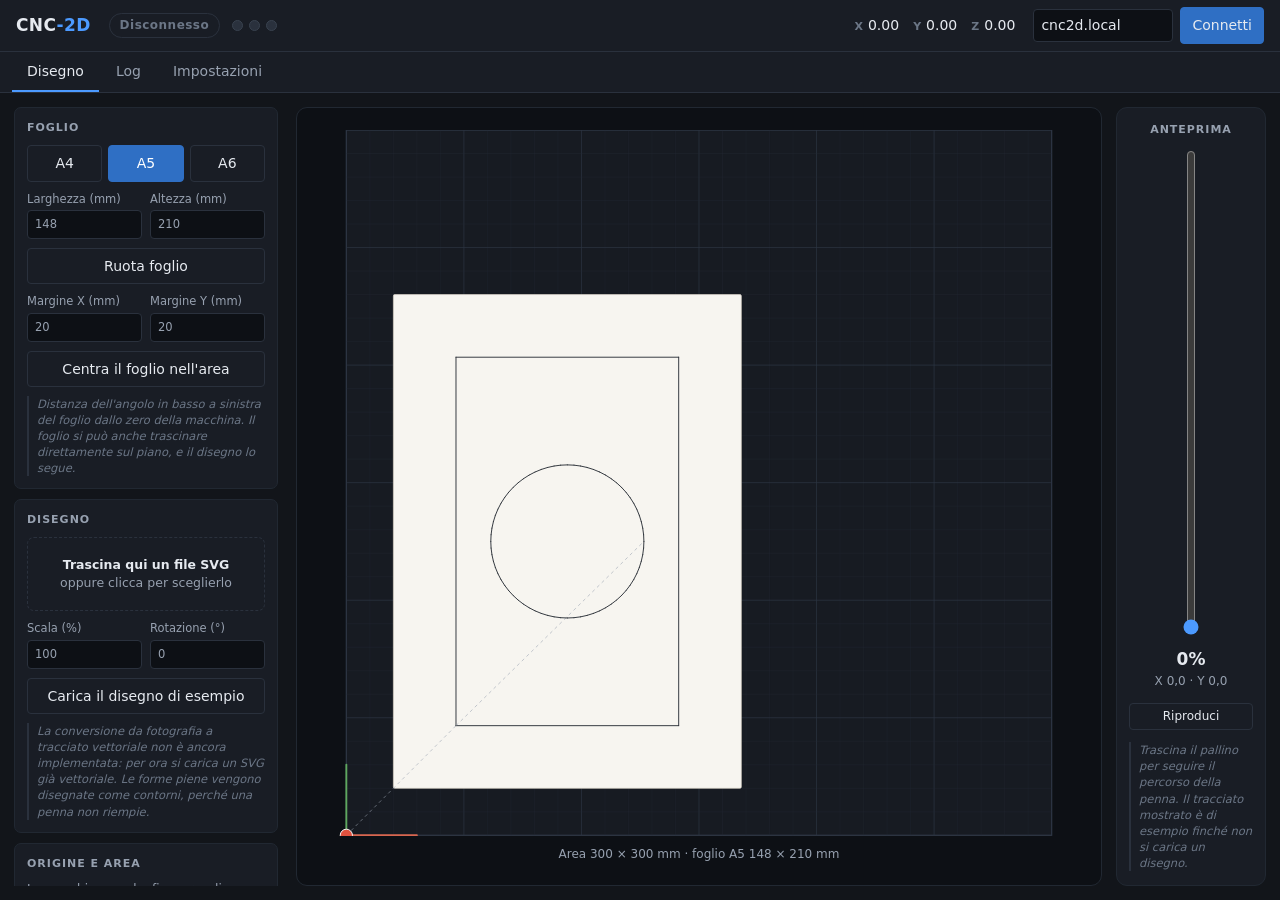
==== commit d3bdd793: "Import SVG, optimise the path and generate G-code The interface now goes from a dropped SVG to a G-c" ====
--- a/webui/index.html
+++ b/webui/index.html
@@ -82,11 +82,8 @@
           <label>Scala (%) <input type="number" id="art-scale" value="100" min="1" max="400" step="1"></label>
           <label>Rotazione (°) <input type="number" id="art-rot" value="0" min="0" max="270" step="90"></label>
         </div>
-        <div class="btn-row">
-          <button class="btn btn-ghost" id="btn-fit" disabled>Adatta al foglio</button>
-          <button class="btn btn-ghost" id="btn-center" disabled>Centra</button>
-        </div>
-        <p class="placeholder-note">La conversione da immagine a tracciato vettoriale non è ancora implementata: per ora si carica un SVG già vettoriale.</p>
+        <button class="btn btn-ghost full" id="btn-sample">Carica il disegno di esempio</button>
+        <p class="placeholder-note">La conversione da fotografia a tracciato vettoriale non è ancora implementata: per ora si carica un SVG già vettoriale. Le forme piene vengono disegnate come contorni, perché una penna non riempie.</p>
       </section>
 
       <section class="card">
@@ -129,12 +126,31 @@
 
       <section class="card">
         <h2>Esecuzione</h2>
-        <button class="btn btn-primary full" id="btn-generate" disabled>Genera G-code</button>
+        <button class="btn btn-primary full" id="btn-generate">Prepara G-code</button>
+
+        <div id="prep" hidden>
+          <dl class="stats">
+            <div><dt>Tempo stimato</dt><dd id="st-time">—</dd></div>
+            <div><dt>Tratti</dt><dd id="st-paths">—</dd></div>
+            <div><dt>Disegno</dt><dd id="st-draw">—</dd></div>
+            <div><dt>Spostamenti</dt><dd id="st-travel">—</dd></div>
+            <div><dt>Alzate di penna</dt><dd id="st-lifts">—</dd></div>
+          </dl>
+          <p class="gain" id="st-gain"></p>
+          <div class="btn-row">
+            <button class="btn btn-ghost" id="btn-download">Scarica</button>
+            <button class="btn btn-ghost" id="btn-send" disabled>Invia</button>
+          </div>
+          <details class="gcode-box">
+            <summary>Mostra il G-code</summary>
+            <textarea id="gcode-out" readonly spellcheck="false"></textarea>
+          </details>
+        </div>
+
         <div class="btn-row">
-          <button class="btn btn-ghost" id="btn-send" disabled>Invia</button>
           <button class="btn btn-ghost" id="btn-pause" disabled>Pausa</button>
-        </div>
-        <button class="btn btn-danger full" id="btn-abort" disabled>Interrompi</button>
+          <button class="btn btn-danger" id="btn-abort" disabled>Interrompi</button>
+        </div>
       </section>
 
     </aside>
@@ -253,7 +269,12 @@
 <script src="js/state.js"></script>
 <script src="js/api.js"></script>
 <script src="js/logview.js"></script>
+<script src="js/svgimport.js"></script>
+<script src="js/optimize.js"></script>
+<script src="js/gcode.js"></script>
+<script src="js/sample.js"></script>
 <script src="js/paper.js"></script>
+<script src="js/artwork.js"></script>
 <script src="js/preview.js"></script>
 <script src="js/jog.js"></script>
 <script src="js/settings.js"></script>
--- a/webui/css/components.css
+++ b/webui/css/components.css
@@ -276,3 +276,52 @@
   flex: 0 0 auto;
 }
 .log-send input { font-family: ui-monospace, Consolas, monospace; }
+
+/* ------------------------ preparazione stampa ---------------------- */
+
+.stats { margin: 0; display: flex; flex-direction: column; gap: 4px; }
+.stats > div {
+  display: flex;
+  justify-content: space-between;
+  gap: 10px;
+  font-size: 12.5px;
+}
+.stats dt { color: var(--text-dim); }
+.stats dd {
+  margin: 0;
+  font-variant-numeric: tabular-nums;
+  font-weight: 600;
+}
+.stats > div:first-child dd { color: var(--accent); font-size: 15px; }
+
+.gain {
+  font-size: 11.5px;
+  color: var(--ok);
+  background: #13251e;
+  border-radius: var(--r-sm);
+  padding: 5px 8px;
+  margin: 8px 0;
+}
+.gain:empty { display: none; }
+
+.gcode-box summary {
+  cursor: pointer;
+  font-size: 12px;
+  color: var(--text-dim);
+  margin-top: 8px;
+}
+.gcode-box summary:hover { color: var(--text); }
+#gcode-out {
+  width: 100%;
+  height: 190px;
+  margin-top: 7px;
+  background: var(--bg-sunken);
+  border: 1px solid var(--line);
+  border-radius: var(--r-sm);
+  color: var(--text-dim);
+  font-family: ui-monospace, Consolas, monospace;
+  font-size: 11px;
+  line-height: 1.5;
+  padding: 7px;
+  resize: vertical;
+}
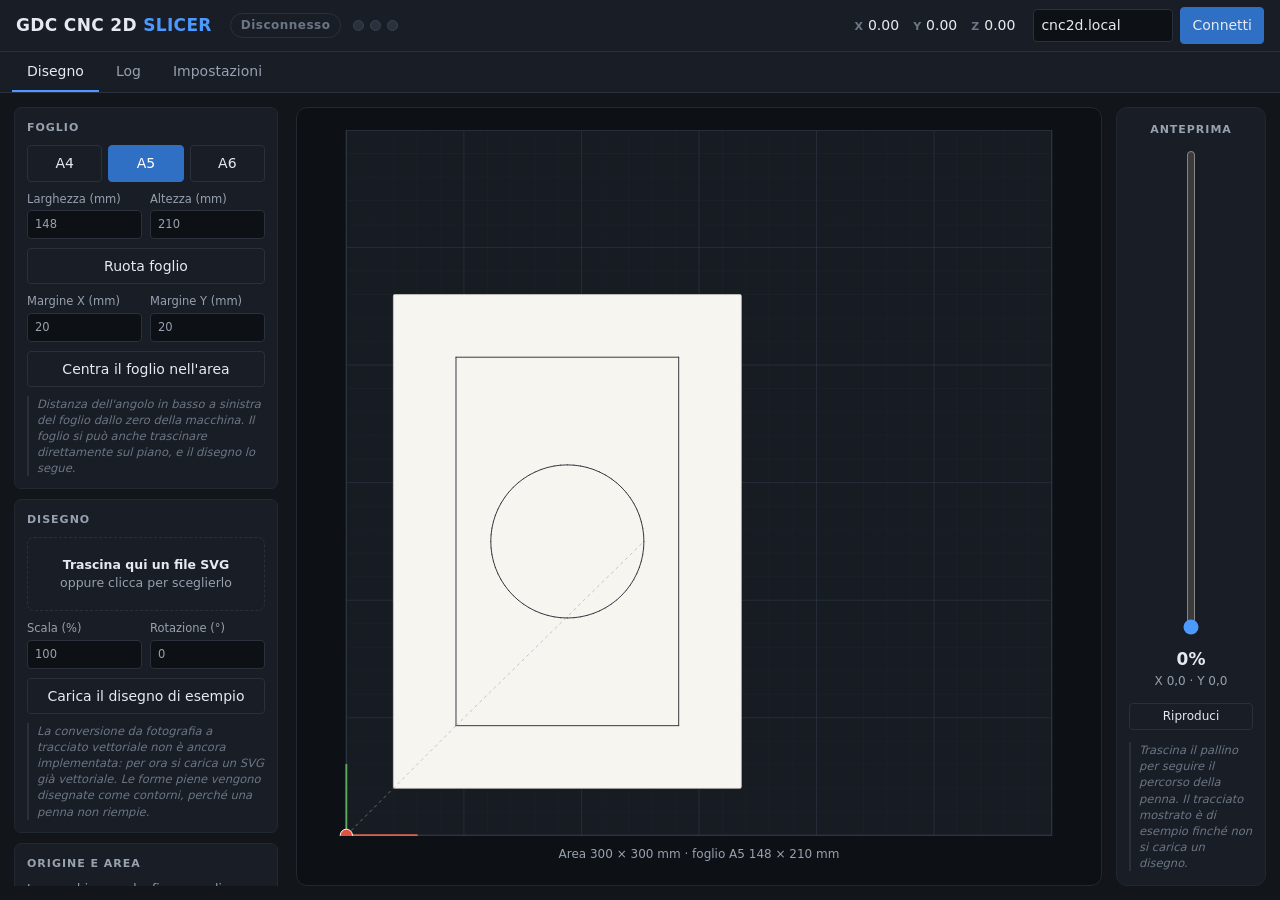
==== commit c1b49c2f: "Nomi: GDC CNC 2D SLICER e Pannello di controllo manuale GDC CNC 2D Le due applicazioni del progetto " ====
--- a/webui/index.html
+++ b/webui/index.html
@@ -3,7 +3,7 @@
 <head>
 <meta charset="utf-8">
 <meta name="viewport" content="width=device-width, initial-scale=1">
-<title>CNC-2D</title>
+<title>GDC CNC 2D SLICER</title>
 <link rel="stylesheet" href="css/base.css">
 <link rel="stylesheet" href="css/layout.css">
 <link rel="stylesheet" href="css/components.css">
@@ -11,7 +11,7 @@
 <body>
 
 <header class="topbar">
-  <div class="brand">CNC<span>-2D</span></div>
+  <div class="brand">GDC CNC 2D <span>SLICER</span></div>
 
   <div class="state-group">
     <span id="machine-state" class="state-badge state-off">Disconnesso</span>
